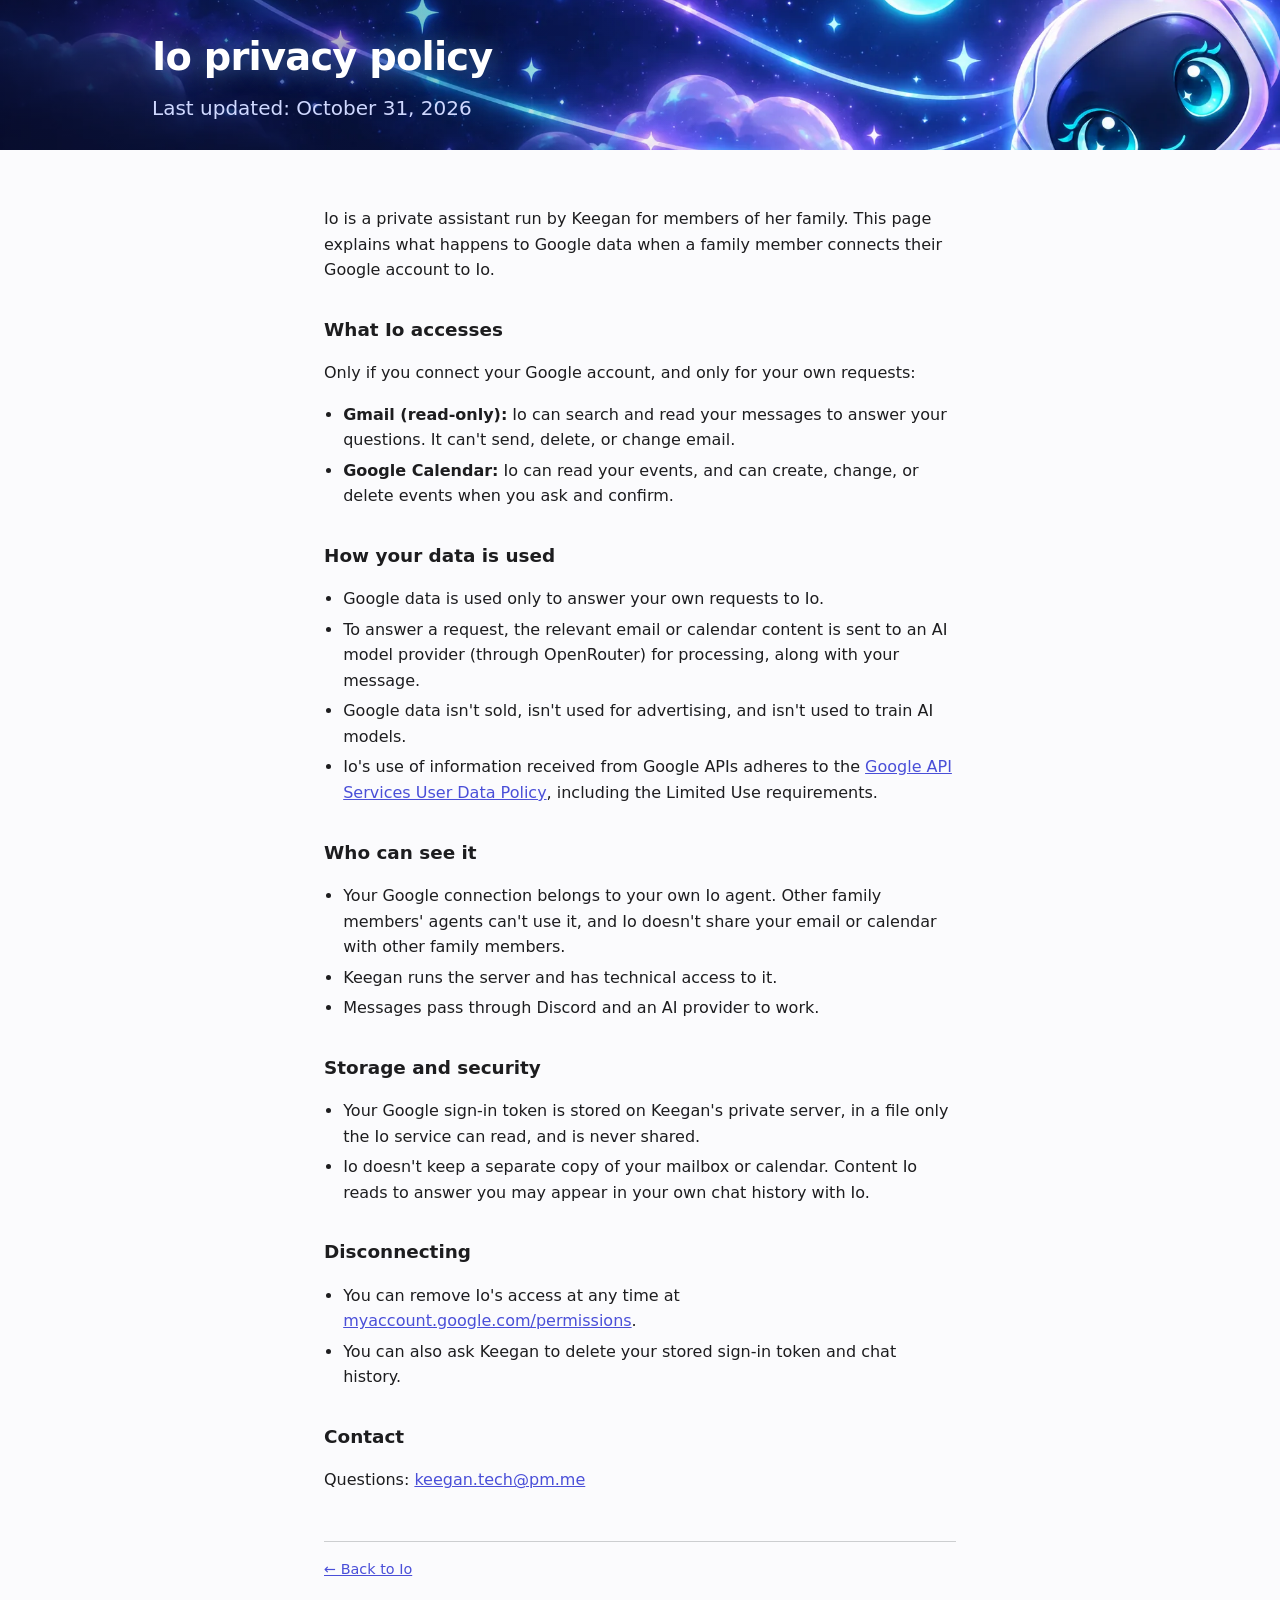
==== privacy/index.html @ e9db52dd "Add Io homepage and privacy policy" ====
<!DOCTYPE html>
<html lang="en"><head><meta charset="utf-8"><meta name="viewport" content="width=device-width,initial-scale=1">
<title>Io — privacy policy</title><link rel="stylesheet" href="../style.css"></head>
<body>
<header class="hero slim">
<picture><source media="(max-width:900px)" srcset="../banner-1000.webp"><img src="../banner.webp" alt="" width="1983" height="793"></picture>
<div class="title"><h1>Io privacy policy</h1><p>Last updated: October 31, 2026</p></div>
</header>
<main>
<p>Io is a private assistant run by Keegan for members of her family. This page explains what happens to Google data when a family member connects their Google account to Io.</p>
<h2>What Io accesses</h2>
<p>Only if you connect your Google account, and only for your own requests:</p>
<ul>
<li><strong>Gmail (read-only):</strong> Io can search and read your messages to answer your questions. It can't send, delete, or change email.</li>
<li><strong>Google Calendar:</strong> Io can read your events, and can create, change, or delete events when you ask and confirm.</li>
</ul>
<h2>How your data is used</h2>
<ul>
<li>Google data is used only to answer your own requests to Io.</li>
<li>To answer a request, the relevant email or calendar content is sent to an AI model provider (through OpenRouter) for processing, along with your message.</li>
<li>Google data isn't sold, isn't used for advertising, and isn't used to train AI models.</li>
<li>Io's use of information received from Google APIs adheres to the <a href="https://developers.google.com/terms/api-services-user-data-policy">Google API Services User Data Policy</a>, including the Limited Use requirements.</li>
</ul>
<h2>Who can see it</h2>
<ul>
<li>Your Google connection belongs to your own Io agent. Other family members' agents can't use it, and Io doesn't share your email or calendar with other family members.</li>
<li>Keegan runs the server and has technical access to it.</li>
<li>Messages pass through Discord and an AI provider to work.</li>
</ul>
<h2>Storage and security</h2>
<ul>
<li>Your Google sign-in token is stored on Keegan's private server, in a file only the Io service can read, and is never shared.</li>
<li>Io doesn't keep a separate copy of your mailbox or calendar. Content Io reads to answer you may appear in your own chat history with Io.</li>
</ul>
<h2>Disconnecting</h2>
<ul>
<li>You can remove Io's access at any time at <a href="https://myaccount.google.com/permissions">myaccount.google.com/permissions</a>.</li>
<li>You can also ask Keegan to delete your stored sign-in token and chat history.</li>
</ul>
<h2>Contact</h2>
<p>Questions: <a href="mailto:keegan.tech@pm.me">keegan.tech@pm.me</a></p>
<footer><a href="../">← Back to Io</a></footer>
</main></body></html>
---- style.css ----
:root{color-scheme:light dark;--fg:#1d1d1f;--muted:#5f6368;--bg:#fbfbfd;--accent:#4a4fd8}
@media(prefers-color-scheme:dark){:root{--fg:#ececf1;--muted:#a1a1aa;--bg:#0f1015;--accent:#a5a8ff}}
*{box-sizing:border-box}body{margin:0;background:var(--bg);color:var(--fg);font:16px/1.6 system-ui,-apple-system,"Segoe UI",sans-serif}
main{max-width:680px;margin:0 auto;padding:56px 24px 80px}h1{font-size:2rem;margin:0 0 .25rem}h2{font-size:1.15rem;margin:2rem 0 .5rem}
.sub{color:var(--muted);margin:0 0 2rem}a{color:var(--accent)}ul{padding-left:1.2rem}li{margin:.3rem 0}
footer{margin-top:3rem;color:var(--muted);font-size:.9rem;border-top:1px solid color-mix(in srgb,var(--muted) 30%,transparent);padding-top:1rem}
.hero{position:relative;width:100%;aspect-ratio:1983/793;max-height:440px;min-height:220px;overflow:hidden;background:#0d1035}
.hero img{position:absolute;inset:0;width:100%;height:100%;object-fit:cover;object-position:right center}
.hero::after{content:"";position:absolute;inset:0;background:linear-gradient(90deg,rgba(9,10,40,.55),rgba(9,10,40,0) 55%)}
.hero .title{position:relative;z-index:1;height:100%;max-width:1040px;margin:0 auto;padding:0 32px;display:flex;flex-direction:column;justify-content:center;color:#fff}
.hero h1{font-size:clamp(2.2rem,6vw,4rem);margin:0;letter-spacing:-.02em;text-shadow:0 0 24px rgba(120,200,255,.55)}
.hero p{margin:.25rem 0 0;font-size:clamp(1rem,2.2vw,1.25rem);color:#cfd8ff}
.hero.slim{aspect-ratio:auto;height:150px;min-height:0}
.hero.slim h1{font-size:clamp(1.6rem,4.5vw,2.4rem)}
.hero + main{padding-top:40px}
@media (max-width:600px){
  .hero .title{padding:0 20px}
  .hero .title p{max-width:58%;line-height:1.35}
  .hero::after{background:linear-gradient(90deg,rgba(9,10,40,.7),rgba(9,10,40,0) 65%)}
  .hero.slim .title h1{max-width:62%;line-height:1.15}
}
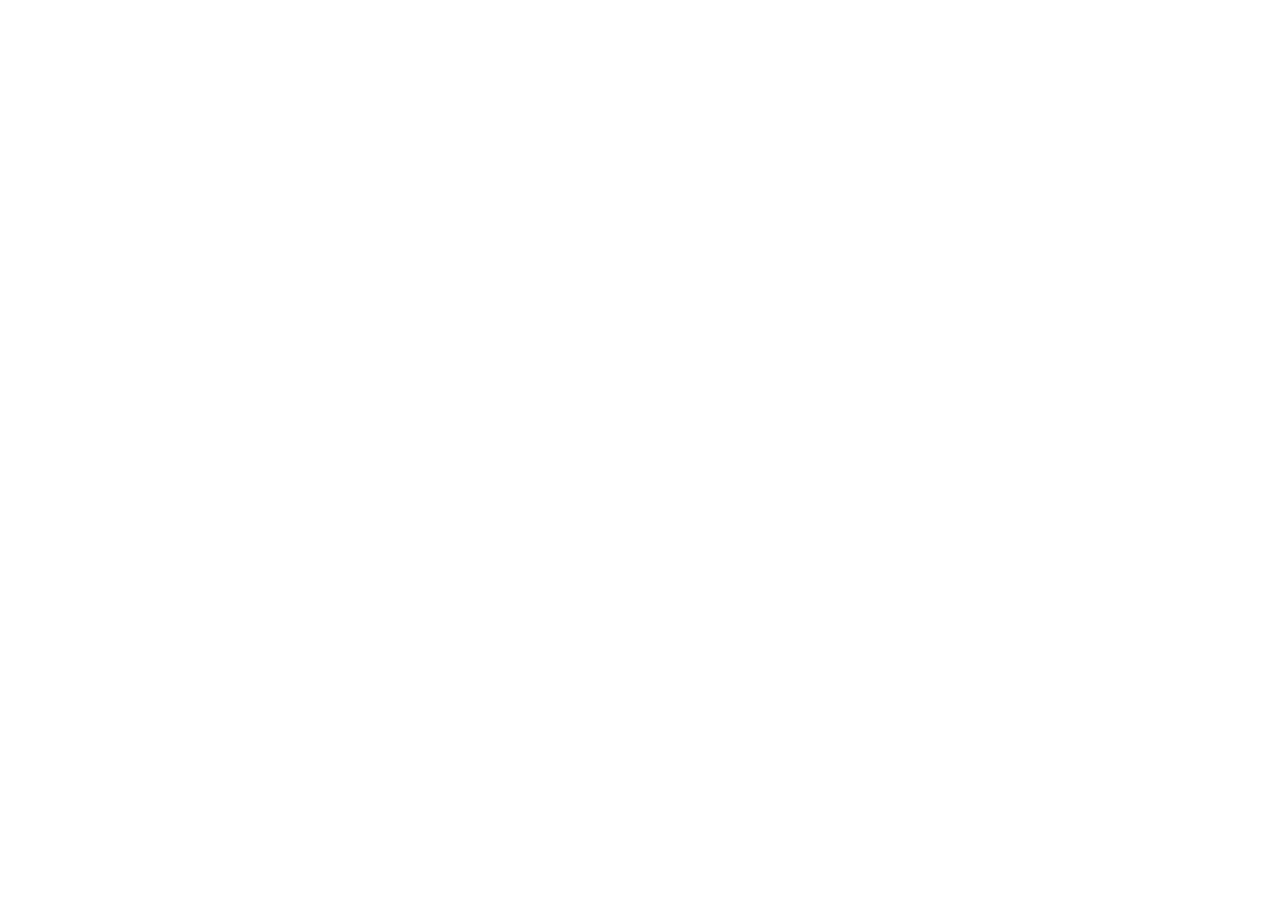
==== commit 171a5fae: "Google verification and redirects to /Io/" ====
--- a/privacy/index.html
+++ b/privacy/index.html
@@ -1,43 +1 @@
-<!DOCTYPE html>
-<html lang="en"><head><meta charset="utf-8"><meta name="viewport" content="width=device-width,initial-scale=1">
-<title>Io — privacy policy</title><link rel="stylesheet" href="../style.css"></head>
-<body>
-<header class="hero slim">
-<picture><source media="(max-width:900px)" srcset="../banner-1000.webp"><img src="../banner.webp" alt="" width="1983" height="793"></picture>
-<div class="title"><h1>Io privacy policy</h1><p>Last updated: October 31, 2026</p></div>
-</header>
-<main>
-<p>Io is a private assistant run by Keegan for members of her family. This page explains what happens to Google data when a family member connects their Google account to Io.</p>
-<h2>What Io accesses</h2>
-<p>Only if you connect your Google account, and only for your own requests:</p>
-<ul>
-<li><strong>Gmail (read-only):</strong> Io can search and read your messages to answer your questions. It can't send, delete, or change email.</li>
-<li><strong>Google Calendar:</strong> Io can read your events, and can create, change, or delete events when you ask and confirm.</li>
-</ul>
-<h2>How your data is used</h2>
-<ul>
-<li>Google data is used only to answer your own requests to Io.</li>
-<li>To answer a request, the relevant email or calendar content is sent to an AI model provider (through OpenRouter) for processing, along with your message.</li>
-<li>Google data isn't sold, isn't used for advertising, and isn't used to train AI models.</li>
-<li>Io's use of information received from Google APIs adheres to the <a href="https://developers.google.com/terms/api-services-user-data-policy">Google API Services User Data Policy</a>, including the Limited Use requirements.</li>
-</ul>
-<h2>Who can see it</h2>
-<ul>
-<li>Your Google connection belongs to your own Io agent. Other family members' agents can't use it, and Io doesn't share your email or calendar with other family members.</li>
-<li>Keegan runs the server and has technical access to it.</li>
-<li>Messages pass through Discord and an AI provider to work.</li>
-</ul>
-<h2>Storage and security</h2>
-<ul>
-<li>Your Google sign-in token is stored on Keegan's private server, in a file only the Io service can read, and is never shared.</li>
-<li>Io doesn't keep a separate copy of your mailbox or calendar. Content Io reads to answer you may appear in your own chat history with Io.</li>
-</ul>
-<h2>Disconnecting</h2>
-<ul>
-<li>You can remove Io's access at any time at <a href="https://myaccount.google.com/permissions">myaccount.google.com/permissions</a>.</li>
-<li>You can also ask Keegan to delete your stored sign-in token and chat history.</li>
-</ul>
-<h2>Contact</h2>
-<p>Questions: <a href="mailto:keegan.tech@pm.me">keegan.tech@pm.me</a></p>
-<footer><a href="../">← Back to Io</a></footer>
-</main></body></html>
+<!DOCTYPE html><meta charset="utf-8"><title>Io</title><meta http-equiv="refresh" content="0; url=https://ktchntn.github.io/Io/privacy/"><link rel="canonical" href="https://ktchntn.github.io/Io/privacy/"><a href="https://ktchntn.github.io/Io/privacy/">Io</a>
